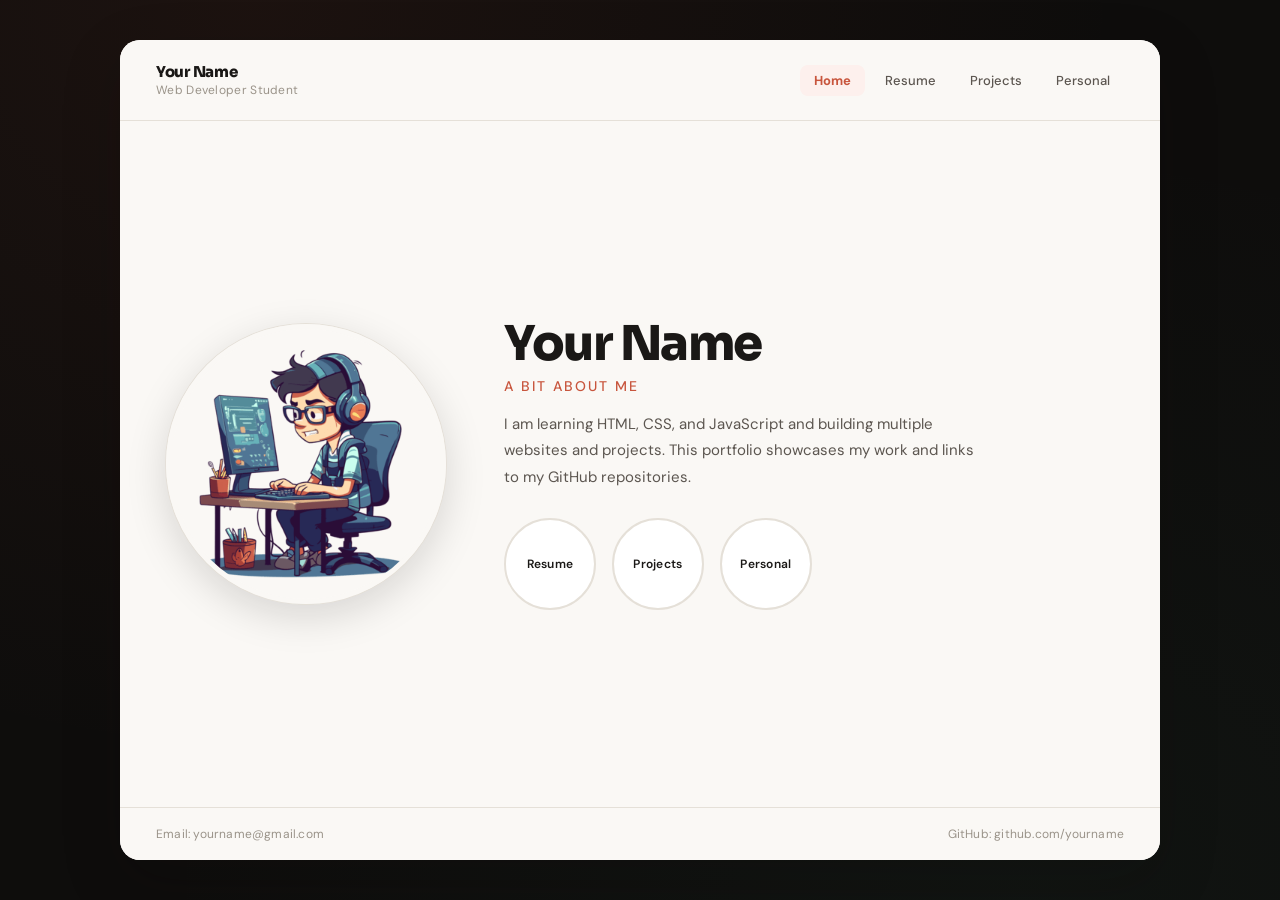
==== index.html @ 83bd9cdd "initial commit" ====
<!DOCTYPE html>
<html lang="en">

<head>
    <meta charset="UTF-8">
    <meta name="viewport" content="width=device-width, initial-scale=1.0">
    <title>Portfolio | Home</title>
    <link rel="preconnect" href="https://fonts.googleapis.com">
    <link rel="preconnect" href="https://fonts.gstatic.com" crossorigin>
    <link
        href="https://fonts.googleapis.com/css2?family=DM+Sans:wght@400;500;600;700&family=Sora:wght@600;700;800&display=swap"
        rel="stylesheet">
    <link rel="stylesheet" href="style.css">
</head>

<body>
    <div class="page-wrap">
        <div class="site">
            <header class="topbar">
                <div class="brand">
                    <div class="brand-name">Your Name</div>
                    <div class="brand-title">Web Developer Student</div>
                </div>

                <nav class="nav">
                    <a href="index.html" class="active">Home</a>
                    <a href="resume.html">Resume</a>
                    <a href="projects.html">Projects</a>
                    <a href="personal.html">Personal</a>
                </nav>
            </header>
            <main class="main home-page">
                <section class="hero">

                    <div class="photo-wrap">
                        <img src="coder.jpg" alt="Profile Photo" class="photo">
                    </div>

                    <div class="hero-content">
                        <h1>Your Name</h1>
                        <h3>A Bit About Me</h3>

                        <p>
                            I am learning HTML, CSS, and JavaScript and building multiple websites
                            and projects. This portfolio showcases my work and links to my GitHub repositories.
                        </p>

                        <div class="circle-links">
                            <a href="resume.html" class="circle resume">Resume</a>
                            <a href="projects.html" class="circle research">Projects</a>
                            <a href="personal.html" class="circle personal">Personal</a>
                        </div>
                    </div>

                </section>
            </main>

            <footer class="footer">
                <span>Email: yourname@gmail.com</span>
                <span>GitHub: github.com/yourname</span>
            </footer>

        </div>
    </div>

</body>

</html>
---- style.css ----
:root {
    /* --- Colors --- */
    --bg-deep: #0e0d0c;
    --bg-site: #faf8f5;
    --bg-card: #ffffff;
    --bg-subtle: #f2efe9;
    --text-primary: #1a1816;
    --text-secondary: #5c5650;
    --text-muted: #9a9389;
    --border: #e5e0d8;
    --accent: #c8553d;
    --accent-soft: #fdf0ed;
    --green-tag: #3d8c6e;
    --green-soft: #eaf5f0;
    --gold-tag: #b8860b;
    --gold-soft: #fdf6e3;

    /* --- Shadows --- */
    --shadow-sm: 0 2px 8px rgba(14, 13, 12, 0.06);
    --shadow-md: 0 8px 30px rgba(14, 13, 12, 0.10);
    --shadow-lg: 0 20px 60px rgba(14, 13, 12, 0.18);

    /* --- Border Radius --- */
    --radius-sm: 8px;
    --radius-md: 14px;
    --radius-lg: 20px;
}

* {
    box-sizing: border-box;
    margin: 0;
    padding: 0;
}

body {
    font-family: 'DM Sans', sans-serif;
    background: var(--bg-deep);
    color: var(--text-primary);
    -webkit-font-smoothing: antialiased;
}

@keyframes fadeUp {
from { opacity: 0; transform: translateY(24px); }
to   { opacity: 1; transform: translateY(0); }
}

@keyframes fadeIn {
from { opacity: 0; }
to   { opacity: 1; }
}

@keyframes scaleIn {
from { opacity: 0; transform: scale(0.92); }
to   { opacity: 1; transform: scale(1); }
}

@keyframes dividerGrow {
from { width: 0; }
to   { width: 100%; }
}


.page-wrap {
min-height: 100vh;
display: flex;
justify-content: center;
padding: 40px 24px;
background:
  radial-gradient(ellipse at 20% 0%, rgba(200,85,61,0.08) 0%, transparent 60%),
  radial-gradient(ellipse at 80% 100%, rgba(61,140,110,0.06) 0%, transparent 60%),
  var(--bg-deep);
}
.site {
width: 1040px;
max-width: 100%;
background: var(--bg-site);
border-radius: var(--radius-lg);
box-shadow: var(--shadow-lg);
overflow: hidden;
display: flex;
flex-direction: column;
animation: scaleIn 0.6s ease-out both;
}

.topbar {
display: flex;
justify-content: space-between;
align-items: center;
padding: 22px 36px;
border-bottom: 1px solid var(--border);
background: var(--bg-site);
animation: fadeIn 0.5s ease-out 0.2s both;
}
.brand-name {
font-family: 'Sora', sans-serif;
font-weight: 800;
font-size: 15px;
letter-spacing: -0.3px;
color: var(--text-primary);
}

.brand-title {
font-size: 12px;
color: var(--text-muted);
margin-top: 1px;
letter-spacing: 0.3px;
}

.nav {
display: flex;
gap: 6px;
}

.nav a {
text-decoration: none;
font-size: 13px;
font-weight: 500;
color: var(--text-secondary);
padding: 7px 14px;
border-radius: 8px;
transition: all 0.25s ease;
}

.nav a:hover {
color: var(--text-primary);
background: var(--bg-subtle);
}

.nav a.active {
color: var(--accent);
font-weight: 700;
background: var(--accent-soft);
}
.footer {
display: flex;
justify-content: space-between;
padding: 18px 36px;
border-top: 1px solid var(--border);
font-size: 12px;
color: var(--text-muted);
background: var(--bg-site);
letter-spacing: 0.2px;
}
.main {
flex: 1;
padding: 44px 36px;
}
.main.home-page {
display: flex;
align-items: center;
}
.hero {
display: flex;
gap: 48px;
align-items: center;
animation: fadeUp 0.7s ease-out 0.3s both;
}
.photo-wrap {
width: 300px;
height: 300px;
display: flex;
align-items: center;
justify-content: center;
flex-shrink: 0;
}

.photo {
width: 280px;
height: 280px;
border-radius: 50%;
object-fit: cover;
border: 5px solid var(--bg-site);
box-shadow:
0 0 0 1px var(--border),
0 12px 40px rgba(14,13,12,0.15);
transition: transform 0.4s ease, box-shadow 0.4s ease;
}

.photo:hover {
transform: scale(1.03);
box-shadow:
0 0 0 1px var(--accent),
0 16px 50px rgba(200,85,61,0.18);
}
.hero-content h1 {
font-family: 'Sora', sans-serif;
font-size: 48px;
font-weight: 800;
letter-spacing: -1.5px;
line-height: 1.1;
margin: 0 0 6px;
}

.hero-content h3 {
font-size: 14px;
font-weight: 500;
color: var(--accent);
letter-spacing: 2px;
text-transform: uppercase;
margin: 0 0 16px;
}

.hero-content p {
max-width: 480px;
font-size: 15px;
line-height: 1.75;
color: var(--text-secondary);
}
.circle-links {
display: flex;
gap: 16px;
margin-top: 28px;
}

.circle {
width: 92px;
height: 92px;
border-radius: 50%;
text-decoration: none;
color: var(--text-primary);
font-size: 12px;
font-weight: 600;
letter-spacing: 0.3px;
display: flex;
align-items: center;
justify-content: center;
border: 2px solid var(--border);
background: var(--bg-card);
transition: all 0.3s ease;
}

.circle:hover {
transform: translateY(-6px);
box-shadow: var(--shadow-md);
border-color: transparent;
}

.circle.resume:hover { border-color: var(--green-tag); color: var(--green-tag); }
.circle.research:hover { border-color: var(--gold-tag); color: var(--gold-tag); }
.circle.personal:hover { border-color: var(--accent); color: var(--accent); }

.page-title {
font-family: 'Sora', sans-serif;
font-size: 46px;
font-weight: 800;
letter-spacing: -1.2px;
color: var(--text-primary);
animation: fadeUp 0.6s ease-out 0.2s both;
}

.page-divider {
height: 2px;
background: linear-gradient(90deg, var(--accent), var(--border) 60%, transparent);
margin: 16px 0 28px;
animation: dividerGrow 0.8s ease-out 0.4s both;
}
.card {
background: var(--bg-card);
border: 1px solid var(--border);
border-radius: var(--radius-md);
padding: 26px 28px;
box-shadow: var(--shadow-sm);
transition: box-shadow 0.3s ease, transform 0.3s ease;
animation: fadeUp 0.6s ease-out 0.4s both;
}

.card:hover {
box-shadow: var(--shadow-md);
transform: translateY(-2px);
}

.card-title {
font-family: 'Sora', sans-serif;
font-size: 20px;
font-weight: 700;
color: var(--text-primary);
margin: 0 0 12px;
letter-spacing: -0.3px;
}

.card-text {
margin: 10px 0 0;
font-size: 14.5px;
line-height: 1.75;
color: var(--text-secondary);
}

.mini-divider {
height: 1px;
background: var(--border);
margin: 18px 0;
}

.subhead {
font-family: 'Sora', sans-serif;
margin: 20px 0 8px;
font-size: 15px;
font-weight: 700;
color: var(--text-primary);
letter-spacing: -0.2px;
}

.simple-list {
margin: 0 0 14px;
padding-left: 20px;
line-height: 1.75;
color: var(--text-secondary);
font-size: 14px;
}

.simple-list li::marker {
color: var(--accent);
}
.main.resume-page,
.main.personal-page {
padding: 40px 36px 36px;
background: linear-gradient(180deg, var(--bg-subtle) 0%, var(--bg-site) 100%);
}
.resume-grid {
display: grid;
grid-template-columns: 1fr 1fr;
gap: 20px;
margin-top: 20px;
}

.resume-grid .card:nth-child(1) { animation-delay: 0.5s; }
.resume-grid .card:nth-child(2) { animation-delay: 0.65s; }
.skill-list {
margin: 0;
padding-left: 20px;
font-size: 14px;
line-height: 1.7;
color: var(--text-secondary);
}

.skill-list > li {
margin: 12px 0;
color: var(--text-primary);
font-weight: 600;
}

.skill-list > li::marker { color: var(--accent); }

.skill-list ul {
margin: 6px 0 0;
padding-left: 18px;
font-weight: 400;
color: var(--text-secondary);
}

.edu-block { margin-top: 6px; }

.edu-school {
font-family: 'Sora', sans-serif;
font-weight: 700;
font-size: 16px;
margin-bottom: 4px;
}

.edu-program {
font-size: 14px;
color: var(--text-secondary);
margin: 3px 0;
}

.edu-grad {
font-size: 13px;
color: var(--text-muted);
margin: 3px 0;
}
.projects-intro {
font-size: 15px;
line-height: 1.75;
color: var(--text-secondary);
max-width: 600px;
animation: fadeUp 0.6s ease-out 0.3s both;
}

.projects-subtitle {
font-family: 'Sora', sans-serif;
font-size: 13px;
font-weight: 600;
text-transform: uppercase;
letter-spacing: 2px;
color: var(--accent);
margin-top: 28px;
margin-bottom: 4px;
animation: fadeUp 0.6s ease-out 0.4s both;
}

.projects-grid {
display: grid;
grid-template-columns: repeat(3, 1fr);
gap: 20px;
margin-top: 16px;
}
.project-card {
border: 1px solid var(--border);
border-radius: var(--radius-md);
padding: 24px;
background: var(--bg-card);
box-shadow: var(--shadow-sm);
transition: all 0.35s ease;
animation: fadeUp 0.6s ease-out both;
position: relative;
overflow: hidden;
}

.project-card::before {
content: '';
position: absolute;
top: 0;
left: 0;
right: 0;
height: 3px;
background: linear-gradient(90deg, var(--accent), var(--gold-tag));
transform: scaleX(0);
transform-origin: left;
transition: transform 0.35s ease;
}

.project-card:hover::before {
transform: scaleX(1);
}

.project-card:nth-child(1) { animation-delay: 0.45s; }
.project-card:nth-child(2) { animation-delay: 0.55s; }
.project-card:nth-child(3) { animation-delay: 0.65s; }
.project-card:nth-child(4) { animation-delay: 0.75s; }
.project-card:nth-child(5) { animation-delay: 0.85s; }
.project-card:nth-child(6) { animation-delay: 0.95s; }
.project-card:nth-child(n+7) { animation-delay: 1s; }
.project-card h4 {
font-family: 'Sora', sans-serif;
margin: 0 0 10px;
font-size: 16px;
font-weight: 700;
letter-spacing: -0.2px;
}

.project-card p {
margin: 0 0 16px;
font-size: 13.5px;
line-height: 1.65;
color: var(--text-secondary);
}

.project-card a {
display: inline-block;
text-decoration: none;
font-size: 12.5px;
font-weight: 600;
padding: 8px 16px;
border-radius: var(--radius-sm);
background: var(--text-primary);
color: var(--bg-site);
letter-spacing: 0.3px;
transition: all 0.25s ease;
}

.project-card a:hover {
background: var(--accent);
transform: translateY(-1px);
}

.project-card:hover {
transform: translateY(-5px);
box-shadow: var(--shadow-md);
border-color: transparent;
}
.personal-grid {
display: grid;
grid-template-columns: 1.6fr 1fr;
gap: 20px;
align-items: start;
}

.personal-grid > .card { animation-delay: 0.45s; }

.personal-right {
display: grid;
gap: 20px;
}

.personal-right .card:nth-child(1) { animation-delay: 0.55s; }
.personal-right .card:nth-child(2) { animation-delay: 0.65s; }
.facts-list {
display: grid;
gap: 14px;
}

.fact-item {
display: flex;
gap: 14px;
align-items: center;
}

.fact-icon {
width: 42px;
height: 42px;
background: var(--bg-subtle);
border-radius: 50%;
display: flex;
align-items: center;
justify-content: center;
font-size: 18px;
flex-shrink: 0;
}

.fact-title {
font-weight: 600;
font-size: 14px;
color: var(--text-primary);
}

.fact-text {
font-size: 13px;
color: var(--text-muted);
margin-top: 1px;
}
.club-list {
list-style: none;
padding: 0;
margin: 0;
}

.club-list li {
padding: 10px 0 10px 14px;
border-left: 3px solid var(--accent);
margin: 8px 0;
}

.club-title {
font-weight: 600;
font-size: 14px;
color: var(--text-primary);
}

.club-desc {
font-size: 13px;
color: var(--text-muted);
margin-top: 2px;
}
@media (max-width: 768px) {

/* Hero stacks vertically */
.hero {
flex-direction: column;
text-align: center;
gap: 28px;
}

/* Center the circle links */
.circle-links {
justify-content: center;
}

/* Shrink the photo */
.photo-wrap {
width: 220px;
height: 220px;
}
.photo {
width: 200px;
height: 200px;
}

/* Shrink the hero heading */
.hero-content h1 {
font-size: 36px;
}

/* All grids become single column */
.resume-grid,
.projects-grid,
.personal-grid {
grid-template-columns: 1fr;
}

/* Page titles shrink */
.page-title {
font-size: 36px;
}

}
/* =============================
   RESPONSIVE: Phones (600px)
   ============================= */
@media (max-width: 600px) {

/* Reduce outer padding */
.page-wrap {
padding: 16px 6px;
}

/* Remove card rounding on very small screens */
.site {
border-radius: var(--radius-md);
}

/* Stack header vertically */
.topbar {
flex-direction: column;
gap: 12px;
padding: 16px 20px;
text-align: center;
}

/* Nav wraps on small screens */
.nav {
flex-wrap: wrap;
justify-content: center;
}

/* Reduce main padding */
.main {
padding: 28px 18px;
}

/* Smaller hero heading */
.hero-content h1 {
font-size: 28px;
}

/* Smaller page titles */
.page-title {
font-size: 28px;
}

/* Reduce card padding */
.card {
padding: 20px 18px;
}

/* Smaller footer */
.footer {
flex-direction: column;
text-align: center;
gap: 4px;
padding: 14px 20px;
}

}
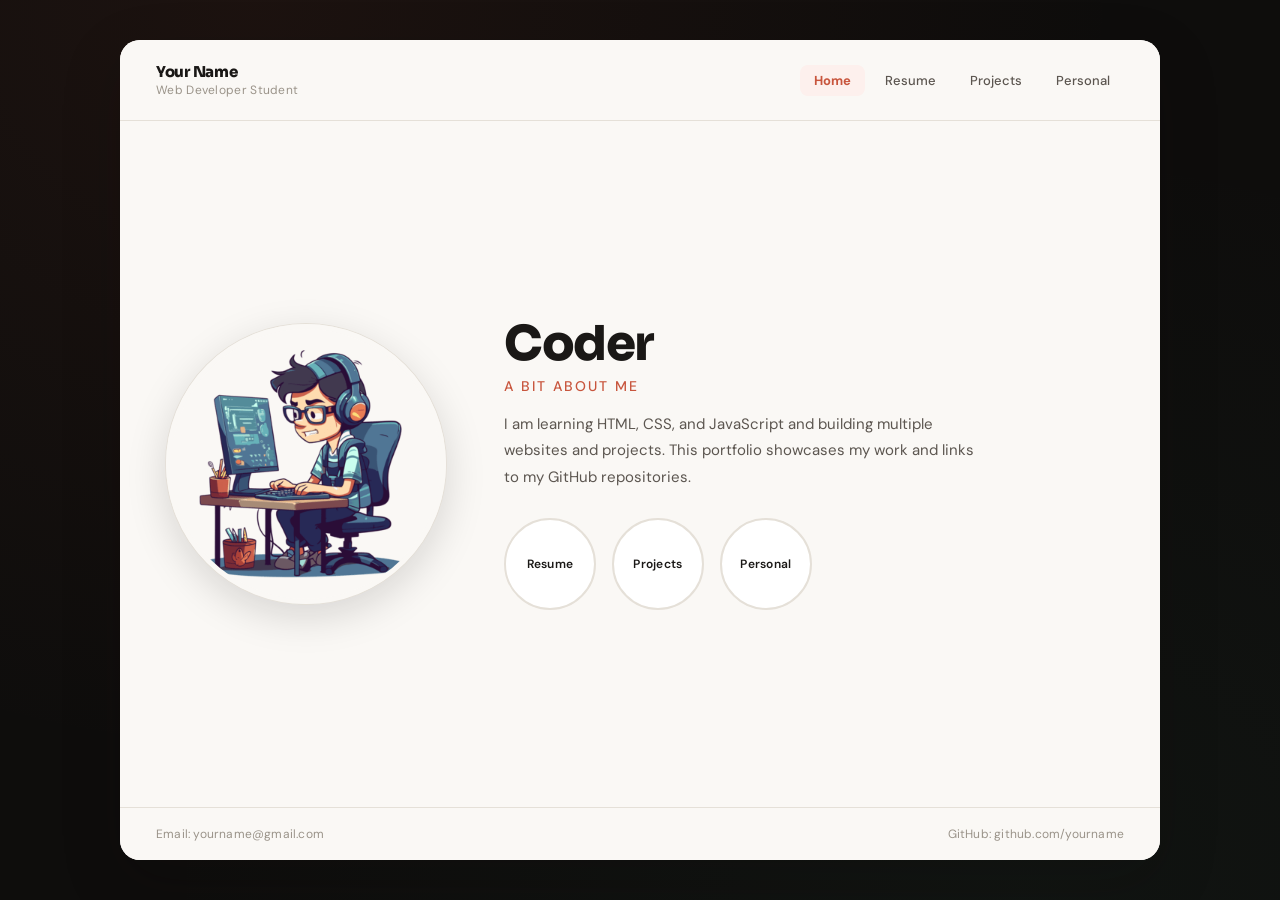
==== commit 062c30f9: "commit_1" ====
--- a/index.html
+++ b/index.html
@@ -37,7 +37,7 @@
                     </div>
 
                     <div class="hero-content">
-                        <h1>Your Name</h1>
+                        <h1>Coder</h1>
                         <h3>A Bit About Me</h3>
 
                         <p>
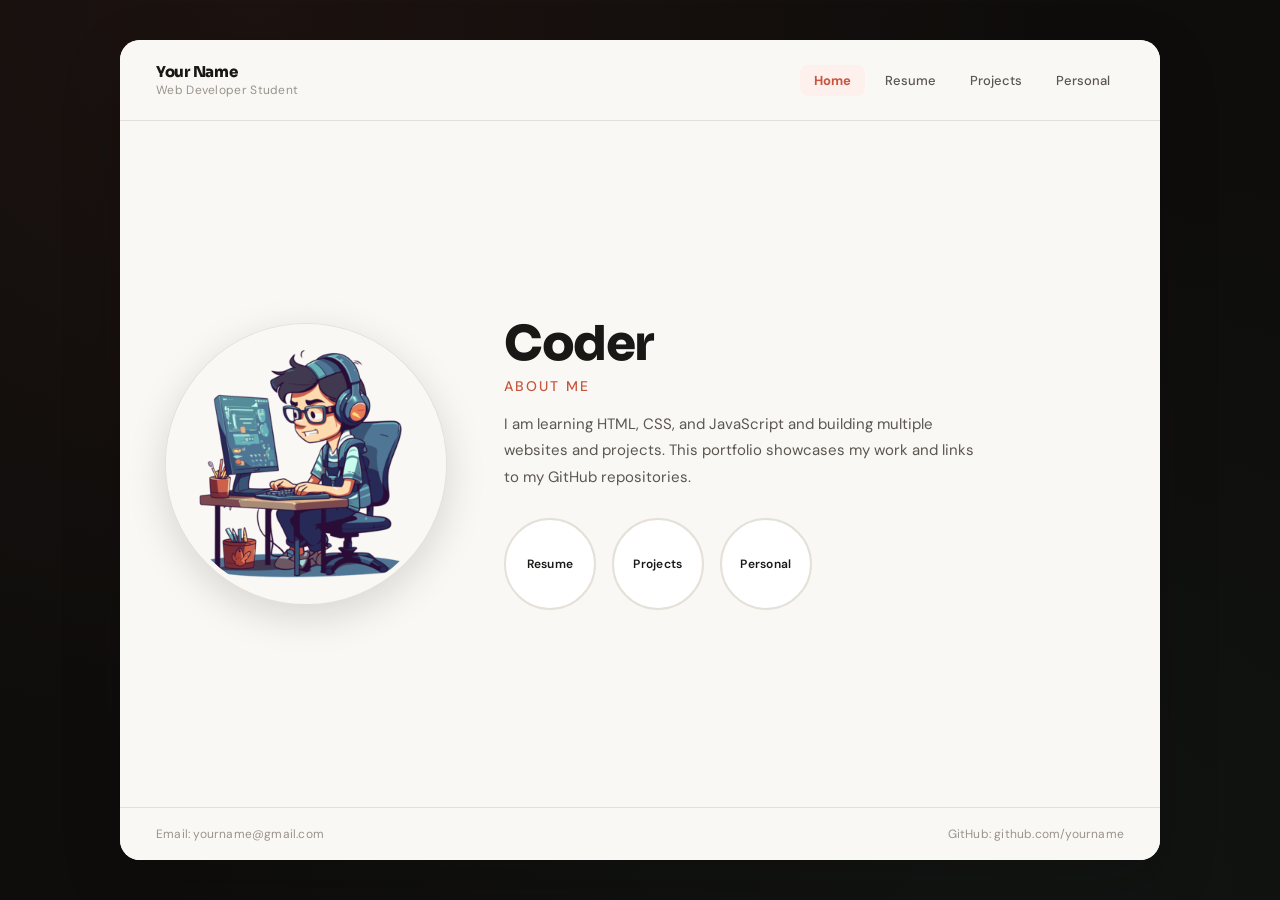
==== commit e80201fe: "initial_1" ====
--- a/index.html
+++ b/index.html
@@ -38,7 +38,7 @@
 
                     <div class="hero-content">
                         <h1>Coder</h1>
-                        <h3>A Bit About Me</h3>
+                        <h3>About me</h3>
 
                         <p>
                             I am learning HTML, CSS, and JavaScript and building multiple websites
